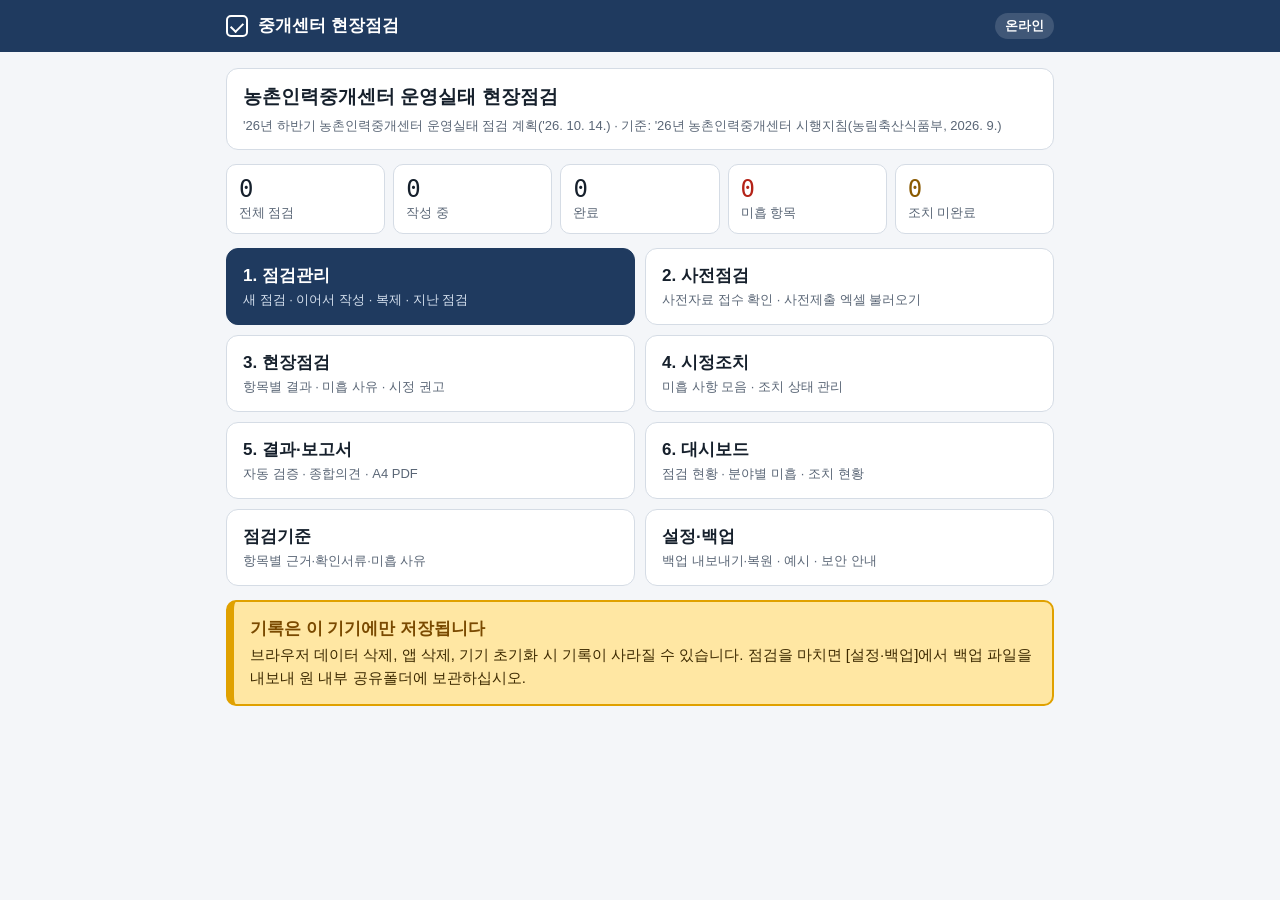
==== center-inspection/index.html @ 0d8ac85a "농촌인력중개센터 현장점검 PWA(center-inspection) 시범운영판 v1.0 추가 Co-Authored-By: Claude Opus 5.5 <noreply@anthropi" ====
<!doctype html>
<html lang="ko">
<head>
<meta charset="utf-8">
<meta name="viewport" content="width=device-width,initial-scale=1,viewport-fit=cover">
<meta name="theme-color" content="#1F3A5F">
<meta name="color-scheme" content="light">
<meta name="apple-mobile-web-app-capable" content="yes">
<meta name="mobile-web-app-capable" content="yes">
<meta name="apple-mobile-web-app-title" content="중개센터 점검">
<meta name="apple-mobile-web-app-status-bar-style" content="default">
<meta name="referrer" content="no-referrer">
<meta http-equiv="Content-Security-Policy" content="default-src 'self'; script-src 'self'; style-src 'self' 'unsafe-inline'; img-src 'self' data: blob:; connect-src 'self'; font-src 'self'; object-src 'none'; base-uri 'self'; form-action 'none'">
<title>농촌인력중개센터 현장점검</title>
<link rel="manifest" href="manifest.webmanifest">
<link rel="icon" href="icons/icon-192.png">
<link rel="apple-touch-icon" href="icons/apple-touch-icon.png">
<link rel="stylesheet" href="css/app.css">
<link rel="stylesheet" href="css/print.css">
</head>
<body>
<header class="top">
  <div class="wrap">
    <div class="hnav">
      <button class="hbtn" id="backBtn" hidden>← 이전</button>
      <a class="brand" href="#/"><span class="logo" aria-hidden="true"></span><span class="bt">중개센터 현장점검</span></a>
    </div>
    <div class="hnav">
      <span class="net on" id="net">온라인</span>
      <a class="hbtn" id="homeBtn" href="#/" hidden>처음 화면</a>
    </div>
  </div>
</header>
<main class="wrap" id="view"><div class="empty">불러오는 중…</div></main>
<div id="sheet"></div>
<div id="toast"></div>
<noscript>이 앱은 JavaScript가 필요합니다.</noscript>
<script src="js/config/criteria.js"></script>
<script src="js/engine.js"></script>
<script src="js/storage.js"></script>
<script src="js/xlsx.js"></script>
<script src="js/report.js"></script>
<script src="js/samples.js"></script>
<script src="js/app.js"></script>
</body>
</html>
---- center-inspection/css/app.css ----
/* 화면 스타일 — 남색·흰색·중립 회색, 현장용 큰 터치 영역 */
:root{
  --navy:#1F3A5F; --navy-2:#2C4F7C; --navy-soft:#E8EEF6;
  --bg:#F4F6F9; --surface:#FFFFFF; --sunk:#EEF1F5; --line:#D5DCE5;
  --ink:#16202C; --muted:#5A6676;
  --ok:#1F7A4D; --ok-soft:#E4F3EB; --neg:#B42318; --neg-soft:#FDECEA; --unv:#8A5A00; --unv-soft:#FBF1DC;
  --font:-apple-system,BlinkMacSystemFont,"Apple SD Gothic Neo","Malgun Gothic","Noto Sans KR",sans-serif;
  --mono:ui-monospace,"SF Mono",Menlo,Consolas,monospace;
  color-scheme:light;
}
*{box-sizing:border-box}
[hidden]{display:none!important}
html{-webkit-text-size-adjust:100%}
body{margin:0;background:var(--bg);color:var(--ink);font-family:var(--font);font-size:16px;line-height:1.5;padding-bottom:env(safe-area-inset-bottom,0px)}
a{color:var(--navy)}
button,input,select,textarea{font:inherit;color:inherit}
button{cursor:pointer}
:focus-visible{outline:3px solid #6C9BD2;outline-offset:2px}
.wrap{max-width:860px;margin:0 auto;padding-left:max(16px,env(safe-area-inset-left,0px));padding-right:max(16px,env(safe-area-inset-right,0px))}
main.wrap{padding-top:16px;padding-bottom:120px;display:grid;gap:14px}

header.top{position:sticky;top:0;z-index:20;background:var(--navy);color:#fff;padding-top:env(safe-area-inset-top,0px)}
header.top .wrap{display:flex;align-items:center;justify-content:space-between;gap:10px;height:52px}
.brand{color:#fff;text-decoration:none;font-weight:700;font-size:17px;display:flex;align-items:center;gap:10px}
.logo{width:22px;height:22px;border:2px solid #fff;border-radius:5px;position:relative}
.logo::after{content:"";position:absolute;left:5px;top:3px;width:6px;height:10px;border:solid #fff;border-width:0 2px 2px 0;transform:rotate(45deg)}
.hnav{display:flex;align-items:center;gap:8px;min-width:0}
.hbtn{display:inline-flex;align-items:center;min-height:38px;padding:4px 12px;border-radius:8px;border:1.5px solid rgba(255,255,255,.55);background:transparent;color:#fff;font-weight:700;font-size:14px;text-decoration:none;white-space:nowrap}
.hbtn:active{background:rgba(255,255,255,.15)}
@media(max-width:480px){.brand .bt{display:none}}
.net{font-size:12.5px;font-weight:600;padding:4px 10px;border-radius:99px;background:rgba(255,255,255,.15)}
.net.off{background:#F5C46B;color:#3D2A00}

.pt{margin:0;font-size:20px}
.pt small{font-size:13px;color:var(--muted);font-weight:500}
.sh{margin:6px 0 0;font-size:14px;color:var(--muted)}
.muted{color:var(--muted)} .sm{font-size:12.5px} .neg{color:var(--neg);font-weight:600} .okc{color:var(--ok)}
.hint{font-size:13px;color:var(--muted)}
.empty{padding:20px;text-align:center;color:var(--muted);background:var(--surface);border:1px dashed var(--line);border-radius:10px}
.alert{background:var(--navy-soft);border-radius:10px;padding:12px 14px;font-size:14px}
.alert.warn{background:var(--unv-soft);color:#5C3D00}
.alert.crit{background:var(--neg-soft);color:#7A1810}
.alert .row{margin-top:8px}

.hero{background:var(--surface);border:1px solid var(--line);border-radius:12px;padding:14px 16px}
.hero h2{margin:0;font-size:19px} .hero p{margin:4px 0 0;font-size:13px;color:var(--muted)}
.tiles{display:grid;grid-template-columns:repeat(4,1fr);gap:8px}
.tiles.t5{grid-template-columns:repeat(5,1fr)}
@media(max-width:560px){.tiles,.tiles.t5{grid-template-columns:repeat(3,1fr)}}
.tile{background:var(--surface);border:1px solid var(--line);border-radius:10px;padding:10px 12px}
.tile .v{font-family:var(--mono);font-size:24px;font-variant-numeric:tabular-nums;line-height:1.2}
.tile .l{font-size:12.5px;color:var(--muted)}
.tile.c .v{color:var(--neg)} .tile.w .v{color:var(--unv)}
.menu{display:grid;grid-template-columns:repeat(2,1fr);gap:10px}
@media(max-width:560px){.menu{grid-template-columns:1fr}}
.mi{display:grid;gap:2px;background:var(--surface);border:1px solid var(--line);border-radius:12px;padding:14px 16px;text-decoration:none;color:var(--ink);min-height:72px}
.mi b{font-size:17px} .mi span{font-size:13px;color:var(--muted)}
.mi.primary{background:var(--navy);border-color:var(--navy);color:#fff} .mi.primary span{color:#D5E0EE}

.list{display:grid;gap:8px}
.card{display:grid;gap:6px;background:var(--surface);border:1px solid var(--line);border-radius:10px;padding:12px 14px;text-decoration:none;color:var(--ink);min-width:0}
.ct{display:flex;align-items:center;gap:8px;flex-wrap:wrap} .ct b{font-size:16px}
.cm{font-size:13px;color:var(--muted)}
.tag{font-size:11.5px;font-weight:700;padding:2px 8px;border-radius:99px;background:var(--sunk);color:var(--muted)}
.tag.ok{background:var(--ok-soft);color:var(--ok)}
.bar{height:6px;border-radius:3px;background:var(--sunk);overflow:hidden;flex:1}
.bar i{display:block;height:100%;background:var(--navy-2)}
.pickrow{display:grid;grid-template-columns:auto 1fr;gap:8px;align-items:center}

.panel{background:var(--surface);border:1px solid var(--line);border-radius:12px;padding:14px 16px;display:grid;gap:10px;min-width:0}
details.panel>summary{cursor:pointer;font-weight:600;list-style-position:outside}
.lbl{font-weight:700;font-size:15px} .lbl small{font-weight:500;color:var(--muted);font-size:12.5px}
.warnp{border-color:#E9C27A;background:#FFFBF2}
.seg{display:flex;gap:6px;flex-wrap:wrap}
.seg button,.seg a{flex:1 1 0;min-height:48px;display:grid;place-items:center;text-align:center;text-decoration:none;border:1.5px solid var(--line);background:var(--surface);border-radius:10px;padding:8px 10px;font-weight:600;color:var(--muted)}
.seg [aria-pressed="true"]{border-color:var(--navy);background:var(--navy);color:#fff}
.seg.big button{min-height:56px;font-size:16px}
.stepper{display:flex;align-items:center;gap:12px}
.stepper button{width:52px;height:52px;border-radius:10px;border:1.5px solid var(--line);background:var(--surface);font-size:24px}
.stepper b{font-size:20px;min-width:140px;text-align:center}
input[type=date],input[type=text],select,textarea{width:100%;min-width:0;border:1.5px solid var(--line);border-radius:10px;padding:11px 12px;background:var(--surface);font-size:16px}
textarea{resize:vertical;line-height:1.5}
.cl{margin:0;padding-left:18px} .cl span{color:var(--muted);font-size:13px}
.btn{display:inline-flex;align-items:center;justify-content:center;min-height:46px;border:1.5px solid var(--line);background:var(--surface);border-radius:10px;padding:8px 16px;font-weight:700;font-size:15px;text-decoration:none;color:var(--ink)}
.btn.primary{background:var(--navy);border-color:var(--navy);color:#fff}
.btn.danger{color:var(--neg);border-color:#F0B8B2}
.btn.sm{min-height:36px;padding:4px 12px;font-size:13px;justify-self:start}
.btn.block{width:100%;min-height:56px;font-size:17px}
.btn:disabled,.btn[aria-disabled="true"]{opacity:.45}
.row{display:flex;gap:8px;flex-wrap:wrap;align-items:center}
.grow{flex:1}
.fgrid{display:grid;grid-template-columns:repeat(auto-fill,minmax(150px,1fr));gap:10px}
.fi{display:grid;gap:4px;min-width:0} .fi>span{font-size:13px;color:var(--muted);font-weight:600}
.ul{margin:0;padding-left:18px;display:grid;gap:4px}

/* 점검 화면 */
.sub{position:sticky;top:calc(52px + env(safe-area-inset-top,0px));z-index:15;background:var(--bg);padding:8px 0;margin-top:-8px;border-bottom:1px solid var(--line);display:grid;gap:6px}
.subrow{display:flex;justify-content:space-between;gap:8px;align-items:baseline;flex-wrap:wrap}
.prog{display:flex;align-items:center;gap:10px} .prog span{font-family:var(--mono);font-size:13px;color:var(--muted)}
.catsec{display:grid;gap:10px}
.cath{margin:10px 0 0;font-size:15px;color:var(--navy);border-bottom:2px solid var(--navy);padding-bottom:4px}
.item{background:var(--surface);border:1px solid var(--line);border-radius:12px;padding:12px 14px;display:grid;gap:10px;scroll-margin-top:140px}
.item.is-n{border-color:#E8A39B;box-shadow:inset 4px 0 0 var(--neg)}
.item.is-u{border-color:#E3C37E;box-shadow:inset 4px 0 0 var(--unv)}
.item.is-c{box-shadow:inset 4px 0 0 var(--ok)}
.iq{display:grid;grid-template-columns:minmax(0,1fr) auto;gap:12px;align-items:start}
@media(max-width:640px){.iq{grid-template-columns:1fr}}
.qt{font-size:15.5px;line-height:1.45}
.qt small{display:block;color:var(--muted);font-size:12.5px;margin-top:3px}
.qid{font-family:var(--mono);font-size:12px;color:var(--navy-2);background:var(--navy-soft);border-radius:5px;padding:1px 6px;margin-right:6px;white-space:nowrap}
.gbtn{display:inline-block;margin-top:6px;border:0;background:none;color:var(--navy-2);font-size:13px;font-weight:600;text-decoration:underline;padding:4px 0}
.opts{display:flex;gap:6px}
.opts button{min-width:72px;min-height:52px;border:1.5px solid var(--line);background:var(--sunk);border-radius:10px;font-weight:700;font-size:15px;color:var(--muted);padding:6px 8px}
@media(max-width:640px){.opts button{flex:1}}
.opts button.o-C[aria-pressed="true"]{background:var(--ok);border-color:var(--ok);color:#fff}
.opts button.o-N[aria-pressed="true"]{background:var(--neg);border-color:var(--neg);color:#fff}
.opts button.o-U[aria-pressed="true"]{background:var(--unv);border-color:var(--unv);color:#fff}
.opts button.o-NA[aria-pressed="true"]{background:var(--muted);border-color:var(--muted);color:#fff}
.rs{display:grid;gap:6px;background:var(--neg-soft);border-radius:10px;padding:10px}
.rsh{font-weight:700;font-size:14px;color:#7A1810} .rsh small{font-weight:500;color:var(--muted);font-size:12px;display:block}
.ck{display:flex;gap:10px;align-items:center;min-height:44px;padding:4px 8px;border-radius:8px;background:var(--surface);cursor:pointer}
.ck input{width:22px;height:22px;flex:none;accent-color:var(--navy)}
.ck em{font-style:normal;font-size:11.5px;font-weight:700;color:var(--unv);background:var(--unv-soft);border-radius:99px;padding:1px 7px;margin-left:4px}
.gen{display:grid;gap:4px;background:var(--sunk);border-radius:10px;padding:10px 12px;font-size:14px}
.gl{display:inline-block;font-size:11.5px;font-weight:700;border-radius:5px;padding:1px 6px;margin-right:8px;background:var(--neg);color:#fff}
.gl.r{background:var(--navy-2)} .gl.v{background:var(--unv)}
.meth{display:flex;gap:6px;flex-wrap:wrap;align-items:center;font-size:13px}
.meth>span{color:var(--muted);font-weight:600;margin-right:4px}
.meth button{min-height:36px;border:1.5px solid var(--line);background:var(--surface);border-radius:99px;padding:4px 12px;font-size:13px;font-weight:600;color:var(--muted)}
.meth button[aria-pressed="true"]{background:var(--navy-soft);border-color:var(--navy-2);color:var(--navy)}
.bottombar{position:sticky;bottom:0;z-index:15;display:flex;gap:8px;align-items:center;flex-wrap:wrap;background:var(--surface);border:1px solid var(--line);border-radius:12px;padding:10px;margin-bottom:env(safe-area-inset-bottom,0px);box-shadow:0 -2px 10px rgba(22,32,44,.06)}

/* 결과 검토 */
.tw{overflow-x:auto}
.tb{border-collapse:collapse;width:100%;font-size:14px;font-variant-numeric:tabular-nums}
.tb th,.tb td{border-bottom:1px solid var(--line);padding:7px 8px;text-align:center}
.tb th{color:var(--muted);font-size:12.5px} .tb .l{text-align:left}
.ed{display:grid;gap:8px;border:1px solid var(--line);border-radius:10px;padding:10px 12px}
.src{font-size:12.5px;color:var(--muted)}
.pii{font-size:12.5px;color:var(--neg);font-weight:700}

/* 기준 시트 */
.sheetbg{position:fixed;inset:0;background:rgba(22,32,44,.4);z-index:40}
.sheetbox{position:fixed;left:0;right:0;bottom:0;z-index:41;max-height:86vh;background:var(--surface);border-radius:16px 16px 0 0;display:flex;flex-direction:column;max-width:860px;margin:0 auto;padding-bottom:env(safe-area-inset-bottom,0px)}
.shh{display:flex;justify-content:space-between;align-items:center;padding:12px 16px;border-bottom:1px solid var(--line)}
.shb{overflow-y:auto;padding:12px 16px 20px}
.x{border:0;background:none;font-size:15px;font-weight:600;color:var(--muted);min-height:44px;padding:0 8px}
.gd{margin:0;display:grid;gap:4px}
.gd dt{font-weight:700;font-size:14px;color:var(--navy);margin-top:8px}
.gd dt small{font-weight:600;font-size:11.5px;color:var(--unv);background:var(--unv-soft);border-radius:99px;padding:1px 7px;margin-left:4px}
.gd dd{margin:0;font-size:14.5px} .gd dd small{color:var(--muted)} .gd ul{margin:0;padding-left:18px}

/* 식별지표 */
.wq{display:grid;gap:0;background:var(--surface);border:1px solid var(--line);border-radius:12px;overflow:hidden}
.wr{display:grid;grid-template-columns:40px 1fr;gap:8px;padding:10px 12px;border-top:1px solid var(--line);font-size:15px}
.wr:first-child{border-top:0} .wr small{display:block;font-size:12.5px;color:var(--muted)}

/* 보고서 미리보기 */
.pvbar{display:flex;gap:8px;align-items:center}
.paper{background:#fff;border:1px solid var(--line);border-radius:6px;padding:12px;overflow-x:auto}

.toast{position:fixed;left:50%;transform:translateX(-50%);bottom:calc(84px + env(safe-area-inset-bottom,0px));z-index:60;background:var(--ink);color:#fff;padding:11px 18px;border-radius:99px;font-size:14.5px;font-weight:600;max-width:calc(100% - 32px);text-align:center}
@media (prefers-reduced-motion:no-preference){.toast{animation:tin .18s ease-out}@keyframes tin{from{opacity:0;transform:translate(-50%,6px)}}}

/* 계절노동자 현황(필수) */
.wkp.req{border-color:#E9C27A;background:#FFFBF2}
.ph2{display:flex;justify-content:space-between;align-items:center;gap:8px}
.reqtag{font-style:normal;font-size:11.5px;font-weight:700;color:#fff;background:var(--neg);border-radius:99px;padding:1px 8px;margin-left:4px;vertical-align:2px}
.wktot{font-family:var(--mono);font-size:18px;color:var(--navy)}
.wkrows{display:grid;grid-template-columns:repeat(auto-fill,minmax(230px,1fr));gap:8px}
.wkr{display:flex;justify-content:space-between;align-items:center;gap:8px;border:1px solid var(--line);border-radius:10px;padding:6px 6px 6px 14px;background:var(--surface);font-weight:600}
.stp{display:flex;align-items:center;gap:6px}
.stp button{width:46px;height:46px;border-radius:9px;border:1.5px solid var(--line);background:var(--sunk);font-size:22px;font-weight:700}
.stp b{min-width:34px;text-align:center;font-family:var(--mono);font-size:18px}
#wkpanel{scroll-margin-top:140px}

.wkn{width:110px!important;text-align:right;font-family:var(--mono);font-size:18px!important;padding:9px 12px!important}

/* 처음 화면 저장 안내 강조 */
.alert.storenote{background:#FFE7A3;color:#3D2A00;border:2px solid #E0A100;border-left-width:8px;font-size:15px;line-height:1.55;padding:14px 16px}
.alert.storenote b{display:block;font-size:16.5px;color:#7A4A00;margin-bottom:2px}

/* ===== 농촌인력중개센터 점검 추가 스타일 ===== */
.tabs4 a{min-height:42px;font-size:14px}
.tag.neg{background:var(--neg-soft);color:var(--neg)}
.item.is-na{box-shadow:inset 4px 0 0 var(--muted);opacity:.92}
.crit{display:inline-block;font-size:11.5px;font-weight:700;color:#fff;background:var(--neg);border-radius:99px;padding:1px 8px;vertical-align:2px}
.cfm{display:inline-block;font-size:11.5px;font-weight:700;color:var(--unv);background:var(--unv-soft);border-radius:99px;padding:1px 8px;vertical-align:2px}
.qt b{font-size:16px}
.qt small{font-size:13.5px;color:var(--ink);margin-top:4px}
.crit-c{margin-top:6px;font-size:13.5px;background:var(--navy-soft);border-radius:8px;padding:8px 10px;line-height:1.5}
.crit-c b{font-size:12.5px;color:var(--navy);margin-right:6px}
.qt .src{margin-top:4px}
.dchips{display:flex;flex-wrap:wrap;gap:4px;margin-top:6px}
.dchip{font-size:12px;border-radius:6px;padding:2px 8px;background:var(--sunk);color:var(--muted)}
.dchip.ok{background:var(--ok-soft);color:var(--ok)} .dchip.neg{background:var(--neg-soft);color:var(--neg);font-weight:700}
.docrow{display:grid;grid-template-columns:minmax(0,1fr) minmax(220px,auto);gap:8px;align-items:center;padding:8px 0;border-top:1px solid var(--line);font-size:14.5px}
.docrow:first-child{border-top:0}
@media(max-width:640px){.docrow{grid-template-columns:1fr}}
.docrow .seg button{min-height:40px;font-size:13.5px;padding:4px 8px}
.vw{display:grid;gap:2px;border-left:4px solid var(--line);background:var(--surface);padding:8px 10px;border-radius:0 8px 8px 0;font-size:14px;margin-top:6px}
.vw.neg{border-color:var(--neg);background:var(--neg-soft)} .vw.unv{border-color:var(--unv);background:var(--unv-soft)}
.vk{display:inline-block;font-size:11px;font-weight:700;border-radius:5px;padding:1px 6px;margin-right:6px;background:var(--muted);color:#fff}
.vk.neg{background:var(--neg)} .vk.unv{background:var(--unv)}
.autochk{display:grid;gap:4px}
.frow{display:grid;gap:6px;padding:8px 0;border-top:1px solid var(--line)} .frow:first-of-type{border-top:0}
.frow .seg button{min-height:42px;font-size:14px}
.hb{display:grid;grid-template-columns:minmax(0,1fr) 40% 36px;gap:8px;align-items:center;font-size:14px}
.hb i{display:block;height:12px;border-radius:6px;background:var(--neg)} .hb b{text-align:right;font-family:var(--mono)}
.sm-panel{padding:10px 12px} .sm-panel summary{font-weight:700;font-size:14px}
.budtb input{width:100%;min-width:90px;text-align:right;font-family:var(--mono);padding:8px 10px;border:1.5px solid var(--line);border-radius:8px;font-size:15px}
.budtb td,.budtb th{padding:5px 6px}
.pre-inline{white-space:pre-wrap}
.catsec>summary{cursor:pointer;list-style:none}
.catsec>summary::-webkit-details-marker{display:none}
.catsec>summary small{font-family:var(--mono);font-size:12.5px;color:var(--muted);font-weight:500;margin-left:6px}
.catsec[open]>summary::after{content:" ▴";color:var(--muted)} .catsec:not([open])>summary::after{content:" ▾";color:var(--muted)}
.pii{font-size:12.5px;color:var(--neg);font-weight:700}
---- center-inspection/css/print.css ----
/* A4 보고서 — 화면 미리보기와 인쇄(PDF 저장) 공용 */
.rp{font-family:"Noto Sans KR","Apple SD Gothic Neo","Malgun Gothic",sans-serif;color:#111;font-size:10.5pt;line-height:1.55;max-width:182mm;margin:0 auto;position:relative}
.rp+.rp{margin-top:16mm}
.rp h1{font-size:15pt;text-align:center;margin:0 0 5mm;letter-spacing:-.01em}
.rp h2{font-size:11.5pt;margin:6mm 0 2mm;padding-bottom:1mm;border-bottom:1.5px solid #1F3A5F;color:#1F3A5F}
.rp h2 small{font-size:9pt;color:#555;font-weight:500}
.rp h3{font-size:10.5pt;margin:5mm 0 1.5mm}
.rp table{border-collapse:collapse;width:100%;font-size:9.5pt;font-variant-numeric:tabular-nums}
.rp th,.rp td{border:.6pt solid #777;padding:1.4mm 2mm;text-align:center;vertical-align:middle}
.rp th{background:#E8EEF6;font-weight:700}
.rp .l{text-align:left} .rp .sm{font-size:8.5pt}
.rp .meta th{width:16%} .rp .meta td{text-align:left}
.rp .meta th small{font-weight:500;font-size:7.5pt;color:#444}
.rp .blank{height:11mm}
.rp .sum{margin-bottom:2mm}
.rp td.neg{color:#B42318;font-weight:700} .rp td.unv{color:#8A5A00;font-weight:700}
.rp .fl{margin:0;padding-left:6mm;display:grid;gap:1mm}
.rp .fl .src{color:#666;font-size:8.5pt;margin-left:2mm}
.rp .none{margin:0;color:#555}
.rp .pre{white-space:pre-wrap;margin:0}
.rp .items td:nth-child(2){font-size:9pt}
.rp .sign{margin-top:8mm}
.rp .sign th{width:14%} .rp .sign td{text-align:left;height:10mm} .rp .sign td.seal{width:12%;text-align:right;color:#444}
.rp .foot{font-size:8pt;color:#444;margin:4mm 0 0}
.rp .draftmark{position:absolute;right:0;top:-2mm;font-size:9pt;font-weight:700;color:#B42318;border:1pt solid #B42318;padding:.5mm 2mm}

@page{size:A4;margin:14mm 14mm 16mm}
@media print{
  html,body{background:#fff!important}
  header.top,.noprint,#toast,#sheet,.bottombar{display:none!important}
  main.wrap{display:block;padding:0;max-width:none}
  .paper{border:0;padding:0;overflow:visible}
  .rp{max-width:none}
  .rp+.rp{margin-top:0;break-before:page}
  .rp h2{break-after:avoid}
  .rp tr,.rp li{break-inside:avoid}
  .rp .sign{break-inside:avoid}
  body:not([data-view="p"]) main.wrap > *{display:none}
}

/* 현장점검표(점검계획 붙임 2·3) */
.rp.fm{font-size:9.5pt}
.rp.fm table{margin:0 0 -.6pt}
.rp.fm th,.rp.fm td{border:.6pt solid #000;padding:1.2mm 1.6mm}
.rp.fm th{background:#EFEFEF}
.rp .r{text-align:right} .rp .nw{white-space:nowrap;font-size:9pt}
.rp .signline{text-align:right;margin:6mm 0 4mm}
.rp .signline .ln{display:inline-block;width:30mm;border-bottom:.6pt solid #000;margin:0 2mm}
.rp .signline .ln.s{width:20mm}
.rp td.blank{height:8mm}
.rp .items td{text-align:left;vertical-align:top}
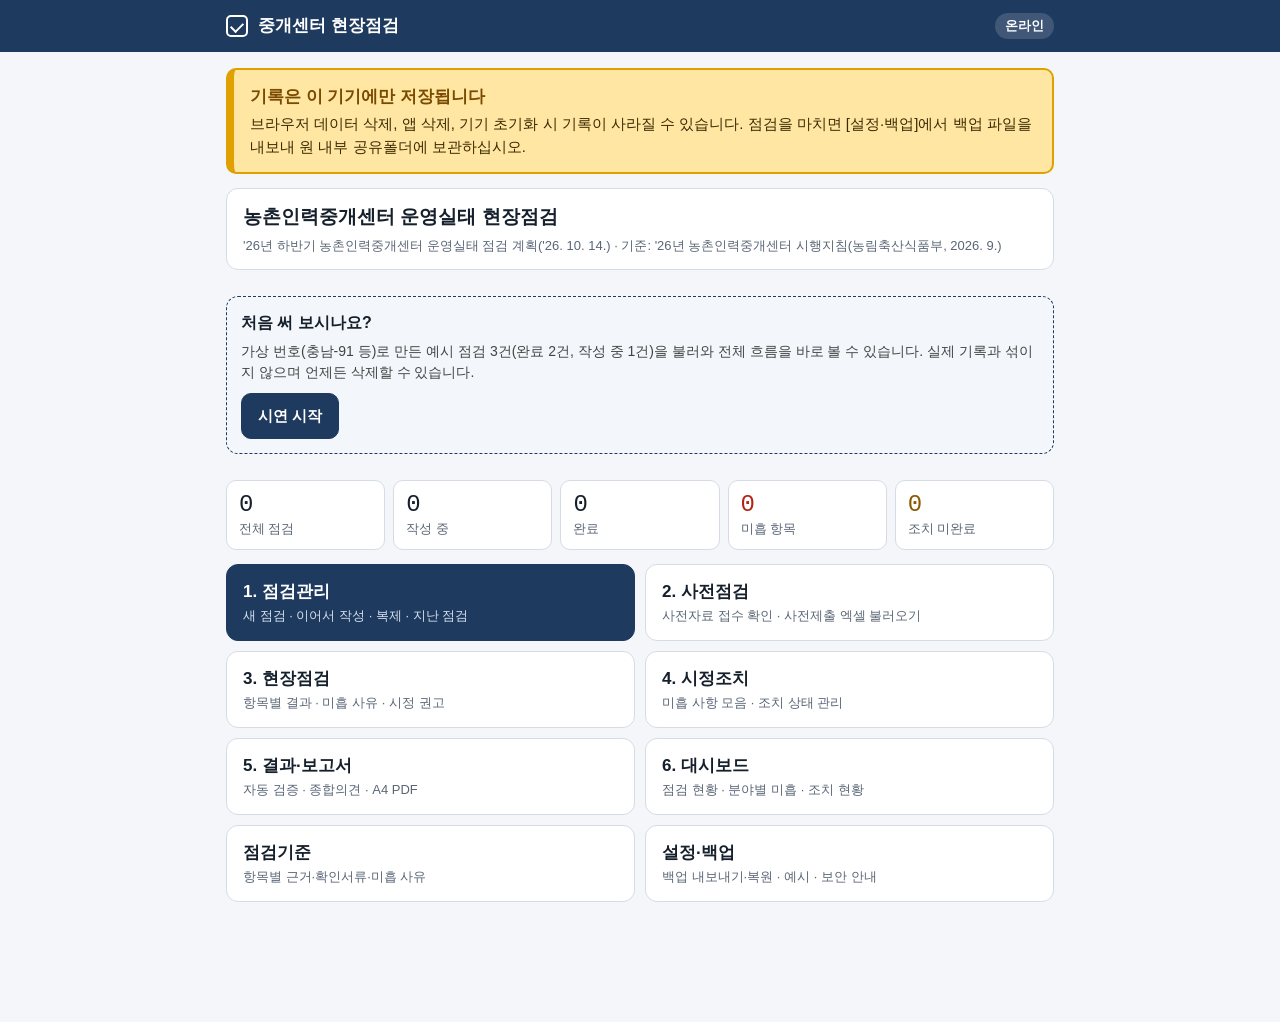
==== commit 49687f56: "center-inspection v1.1: 기준 펼침 인라인, 사전제출 한글·PDF·엑셀 불러오기·삭제, 현장 확인 내용 자동 작성, 지출 표본 점검(예산 집행기준 대조) Co-A" ====
--- a/center-inspection/index.html
+++ b/center-inspection/index.html
@@ -39,6 +39,7 @@
 <script src="js/engine.js"></script>
 <script src="js/storage.js"></script>
 <script src="js/xlsx.js"></script>
+  <script src="js/docread.js"></script>
 <script src="js/report.js"></script>
 <script src="js/samples.js"></script>
 <script src="js/app.js"></script>
--- a/center-inspection/css/app.css
+++ b/center-inspection/css/app.css
@@ -216,3 +216,25 @@
 .catsec>summary small{font-family:var(--mono);font-size:12.5px;color:var(--muted);font-weight:500;margin-left:6px}
 .catsec[open]>summary::after{content:" ▴";color:var(--muted)} .catsec:not([open])>summary::after{content:" ▾";color:var(--muted)}
 .pii{font-size:12.5px;color:var(--neg);font-weight:700}
+
+.demo{border:1px dashed #1F3A5F;border-radius:12px;padding:14px;margin:12px 0;background:#F3F6FA}
+.demo p{margin:6px 0 10px;font-size:14px;color:#444;line-height:1.5}
+.demo.on{border-style:solid}
+.demohd{display:flex;justify-content:space-between;align-items:center;gap:8px;margin-bottom:10px}
+.demogrid{display:grid;grid-template-columns:repeat(auto-fill,minmax(150px,1fr));gap:8px}
+.demogrid a{display:block;background:#fff;border:1px solid #D5DEE9;border-radius:10px;padding:10px;text-decoration:none;color:#1F3A5F}
+.demogrid a span{display:block;font-size:12px;color:#666;margin-top:3px}
+.codeprev{margin:10px 0 4px;padding:10px 12px;border-radius:10px;background:#F3F6FA;font-size:14px}.codeprev b{font-size:18px;color:#1F3A5F}
+.gin{margin-top:10px;padding:10px 12px;border-radius:10px;background:#F7F9FC;border:1px solid #DCE4EE;font-size:14px}
+.gin .gd dt{margin-top:6px}
+.ledger{border-color:#1F3A5F}
+.lgsum{display:flex;flex-wrap:wrap;gap:6px 14px;margin:8px 0;font-size:14px}
+.lgsum .neg b{color:#B42318}.lgsum .unv b{color:#8A5A00}
+.lgrow{border:1px solid #DCE4EE;border-radius:10px;padding:10px;margin:8px 0;background:#fff}
+.lgrow.bad{border-color:#E8A39C;background:#FFF8F7}.lgrow.ver{border-color:#E9CF8E}
+.lgh{display:flex;align-items:center;gap:8px;margin-bottom:6px}.lgh select{flex:1;min-width:0}
+.lgck{margin-top:8px}.lgck .ck{margin:2px 0}
+.lgsub{margin-left:26px}
+.lgres{margin-top:8px;font-size:14px}.lgres>div{margin:3px 0}
+.lgres .vk{margin-right:6px}
+td.chg{color:#175CD3;font-weight:600}
